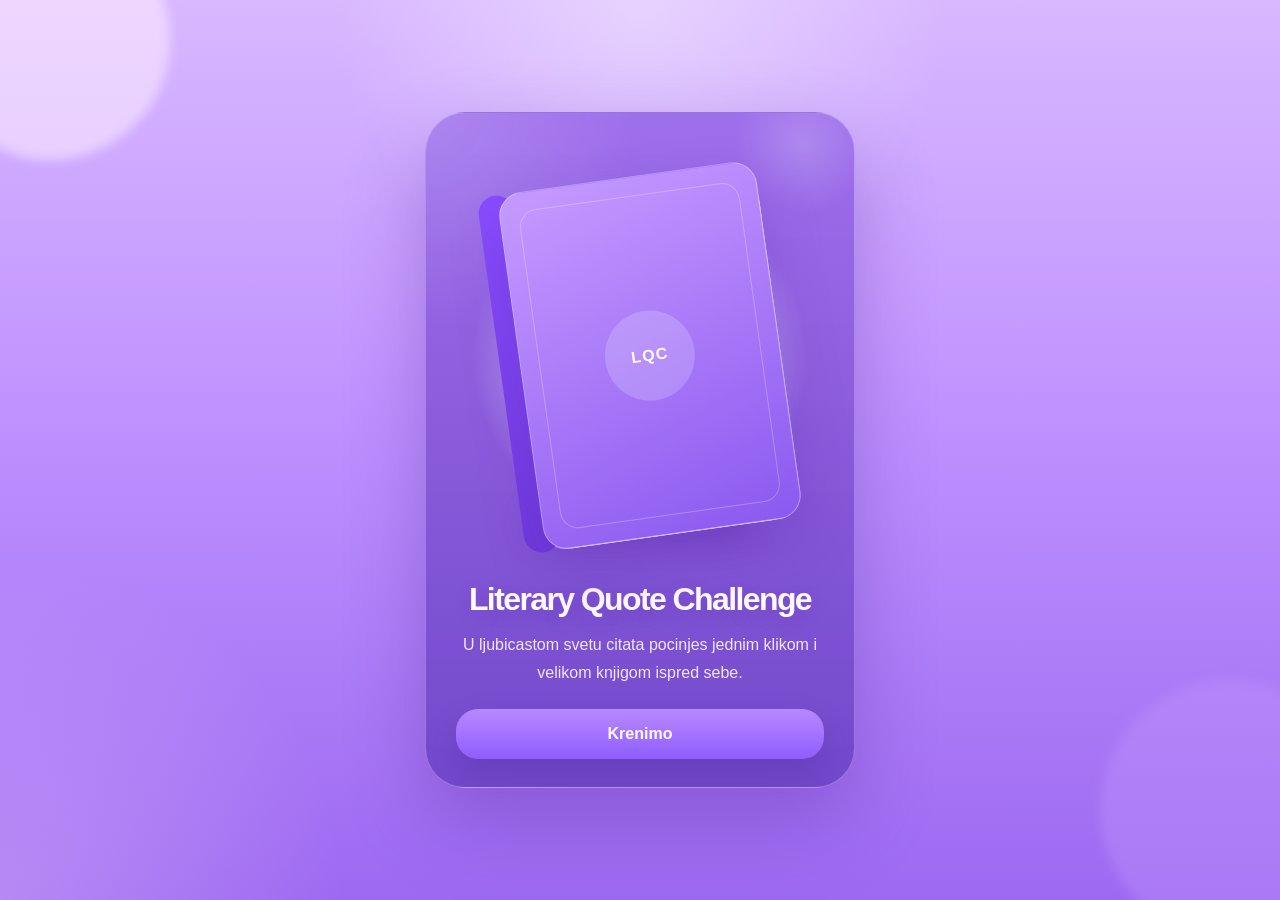
==== index.html @ ead72a83 "Initial commit" ====
<!DOCTYPE html>
<html lang="sr">
<head>
  <meta charset="UTF-8" />
  <meta name="viewport" content="width=device-width, initial-scale=1.0" />
  <title>Literary Quote Challenge</title>
  <link rel="stylesheet" href="styles.css" />
</head>
<body class="page">
  <main class="phone-shell">
    <section class="screen-card landing-card">
      <div class="book-scene" aria-hidden="true">
        <div class="book-glow"></div>
        <div class="book-shadow"></div>
        <div class="big-book">
          <div class="big-book-back"></div>
          <div class="big-book-pages"></div>
          <div class="big-book-spine"></div>
          <div class="big-book-cover">
            <div class="book-frame"></div>
            <div class="book-seal">LQC</div>
          </div>
        </div>
      </div>

      <h1 class="game-name">Literary Quote Challenge</h1>
      <p class="page-copy">
        U ljubicastom svetu citata pocinjes jednim klikom i velikom knjigom ispred sebe.
      </p>

      <a class="primary-button" href="login.html">Krenimo</a>
    </section>
  </main>
</body>
</html>
---- styles.css ----
:root {
  --bg-top: #d9b8ff;
  --bg-mid: #be92ff;
  --bg-bottom: #9d69f1;
  --card-top: rgba(155, 107, 235, 0.95);
  --card-bottom: rgba(114, 72, 201, 0.98);
  --card-border: rgba(255, 255, 255, 0.24);
  --text-main: #fffaff;
  --text-soft: #f0e7ff;
  --text-muted: #e0d0ff;
  --field-bg: rgba(255, 255, 255, 0.14);
  --field-border: rgba(255, 255, 255, 0.16);
  --surface-soft: rgba(255, 255, 255, 0.12);
  --surface-mid: rgba(255, 255, 255, 0.18);
  --surface-strong: rgba(63, 29, 122, 0.5);
  --button-top: #b889ff;
  --button-bottom: #8e5dff;
  --button-shadow: rgba(82, 39, 163, 0.32);
  --secondary-top: rgba(255, 255, 255, 0.22);
  --secondary-bottom: rgba(255, 255, 255, 0.12);
  --success: rgba(214, 255, 232, 0.26);
  --danger: rgba(255, 224, 241, 0.24);
  --shadow-main: 0 34px 80px rgba(74, 30, 145, 0.3);
}

* {
  box-sizing: border-box;
}

[hidden] {
  display: none !important;
}

html,
body {
  margin: 0;
  min-height: 100%;
}

body {
  position: relative;
  overflow-x: hidden;
  font-family: "Segoe UI", "Trebuchet MS", sans-serif;
  color: var(--text-main);
  background:
    radial-gradient(circle at top center, rgba(255, 255, 255, 0.38), transparent 28%),
    radial-gradient(circle at bottom left, rgba(255, 228, 255, 0.26), transparent 22%),
    linear-gradient(180deg, var(--bg-top), var(--bg-mid) 46%, var(--bg-bottom));
}

body::before,
body::after {
  content: "";
  position: fixed;
  border-radius: 999px;
  pointer-events: none;
  filter: blur(6px);
  z-index: 0;
}

body::before {
  top: -80px;
  left: -70px;
  width: 240px;
  height: 240px;
  background: rgba(255, 241, 255, 0.54);
}

body::after {
  right: -80px;
  bottom: -40px;
  width: 260px;
  height: 260px;
  background: rgba(197, 153, 255, 0.34);
}

a,
button,
input {
  font: inherit;
}

.page {
  min-height: 100vh;
}

.phone-shell {
  position: relative;
  z-index: 1;
  width: min(100%, 470px);
  min-height: 100vh;
  margin: 0 auto;
  padding: 18px 14px;
  display: grid;
  align-items: center;
}

.phone-shell-wide {
  width: min(100%, 760px);
}

.screen-card {
  position: relative;
  overflow: hidden;
  border: 1px solid var(--card-border);
  border-radius: 36px;
  padding: 28px 18px 24px;
  background:
    radial-gradient(circle at top left, rgba(255, 255, 255, 0.16), transparent 26%),
    linear-gradient(180deg, var(--card-top), var(--card-bottom));
  box-shadow: var(--shadow-main);
  backdrop-filter: blur(18px);
}

.screen-card::before {
  content: "";
  position: absolute;
  top: -40px;
  right: -20px;
  width: 140px;
  height: 140px;
  border-radius: 999px;
  background: radial-gradient(circle, rgba(255, 255, 255, 0.18), transparent 70%);
}

.landing-card {
  text-align: center;
}

.screen-head {
  display: flex;
  align-items: flex-start;
  justify-content: space-between;
  gap: 14px;
}

.screen-head-copy {
  display: grid;
  gap: 10px;
}

.book-scene {
  position: relative;
  height: 360px;
  display: grid;
  place-items: center;
  margin-bottom: 16px;
}

.book-glow {
  position: absolute;
  width: 340px;
  height: 340px;
  border-radius: 999px;
  background: radial-gradient(circle, rgba(255, 247, 255, 0.9), rgba(255, 255, 255, 0) 70%);
}

.book-shadow {
  position: absolute;
  bottom: 26px;
  width: 220px;
  height: 34px;
  border-radius: 999px;
  background: rgba(79, 32, 153, 0.24);
  filter: blur(14px);
}

.big-book {
  position: relative;
  width: 230px;
  height: 300px;
  transform: rotate(-8deg);
  animation: floatBook 5.4s ease-in-out infinite;
}

.big-book-back,
.big-book-pages,
.big-book-spine,
.big-book-cover {
  position: absolute;
  border-radius: 24px;
}

.big-book-back {
  inset: 18px 0 0 18px;
  background: linear-gradient(180deg, #eed8ff, #b787ff);
}

.big-book-pages {
  inset: 12px 12px 0 32px;
  border-radius: 16px 20px 20px 16px;
  background:
    repeating-linear-gradient(
      180deg,
      #fffefe 0,
      #fffefe 11px,
      #f1e6ff 11px,
      #f1e6ff 12px
    );
}

.big-book-spine {
  inset: 0 auto 0 0;
  width: 36px;
  background: linear-gradient(180deg, #894dff, #6f38dc);
}

.big-book-cover {
  inset: 0 0 0 20px;
  background: linear-gradient(160deg, #c59aff, #8a59f0);
  border: 1px solid rgba(255, 255, 255, 0.34);
  box-shadow: 0 26px 56px rgba(87, 38, 167, 0.24);
}

.book-frame {
  position: absolute;
  inset: 18px;
  border: 1px solid rgba(255, 255, 255, 0.26);
  border-radius: 18px;
}

.book-seal {
  position: absolute;
  left: 50%;
  top: 50%;
  transform: translate(-50%, -50%);
  width: 90px;
  height: 90px;
  display: grid;
  place-items: center;
  border-radius: 999px;
  background: rgba(255, 255, 255, 0.18);
  color: var(--text-main);
  font-weight: 800;
  letter-spacing: 0.08em;
}

.game-name {
  margin: 0;
  width: 100%;
  font-size: clamp(1rem, 5vw, 2rem);
  line-height: 1;
  white-space: nowrap;
  letter-spacing: -0.05em;
  text-shadow: 0 6px 18px rgba(80, 36, 154, 0.18);
}

.topline {
  margin: 0;
  color: var(--text-muted);
  font-size: 0.82rem;
  letter-spacing: 0.14em;
  text-transform: uppercase;
}

.screen-title {
  margin: 0;
  font-size: clamp(2rem, 8vw, 3.2rem);
  line-height: 1;
}

.small-title {
  font-size: clamp(1.8rem, 6vw, 2.4rem);
}

.page-copy {
  margin: 16px 0 0;
  color: var(--text-soft);
  line-height: 1.72;
}

.left-copy {
  margin-bottom: 22px;
}

.primary-button,
.secondary-button {
  display: inline-flex;
  align-items: center;
  justify-content: center;
  padding: 16px 20px;
  border: 0;
  border-radius: 22px;
  color: var(--text-main);
  text-decoration: none;
  font-weight: 700;
  cursor: pointer;
  transition:
    transform 180ms ease,
    box-shadow 180ms ease,
    background 180ms ease,
    opacity 180ms ease;
}

.primary-button {
  width: 100%;
  margin-top: 22px;
  background: linear-gradient(180deg, var(--button-top), var(--button-bottom));
  box-shadow: 0 18px 32px var(--button-shadow);
}

.secondary-button {
  background: linear-gradient(180deg, var(--secondary-top), var(--secondary-bottom));
  border: 1px solid rgba(255, 255, 255, 0.16);
}

.small-button {
  padding: 12px 14px;
  border-radius: 18px;
  white-space: nowrap;
}

.action-button {
  width: auto;
  margin-top: 0;
}

.primary-button:hover,
.secondary-button:hover,
.choice-card:hover,
.book-card:hover,
.answer-button:hover {
  transform: translateY(-2px);
}

.primary-button:disabled {
  cursor: not-allowed;
  opacity: 0.6;
  transform: none;
}

.back-link,
.text-link,
.guest-link {
  color: var(--text-main);
  text-decoration: none;
}

.back-link {
  display: inline-block;
  font-weight: 700;
}

.stack-form {
  display: grid;
  gap: 16px;
}

.field {
  display: grid;
  gap: 8px;
}

.field span {
  color: var(--text-soft);
  font-size: 0.93rem;
}

.field input {
  width: 100%;
  padding: 16px 18px;
  border: 1px solid var(--field-border);
  border-radius: 20px;
  outline: none;
  color: var(--text-main);
  background: var(--field-bg);
  box-shadow: inset 0 1px 0 rgba(255, 255, 255, 0.04);
}

.field input::placeholder {
  color: var(--text-muted);
}

.field input:focus {
  border-color: rgba(255, 255, 255, 0.34);
  box-shadow: 0 0 0 4px rgba(255, 255, 255, 0.12);
}

.text-link {
  font-weight: 700;
}

.subtle-link {
  color: var(--text-soft);
}

.inline-note {
  margin: 24px 0 0;
  color: var(--text-muted);
  line-height: 1.6;
}

.guest-link {
  display: inline-block;
  margin-top: 18px;
  color: var(--text-soft);
  font-weight: 700;
}

.choice-stack {
  display: grid;
  gap: 16px;
}

.choice-card,
.book-card,
.answer-button,
.leaderboard-item {
  width: 100%;
  border: 1px solid var(--card-border);
  border-radius: 24px;
  background: var(--surface-soft);
  transition:
    transform 180ms ease,
    background 180ms ease,
    border-color 180ms ease,
    box-shadow 180ms ease;
}

.choice-card,
.book-card {
  display: grid;
  gap: 8px;
  padding: 18px;
  color: var(--text-main);
  text-align: left;
  text-decoration: none;
  cursor: pointer;
}

.choice-card:hover,
.answer-button:hover,
.leaderboard-item:hover {
  background: var(--surface-mid);
}

.book-card:hover {
  background: rgba(255, 255, 255, 0.2);
}

.book-card.is-selected {
  background: linear-gradient(180deg, rgba(78, 40, 147, 0.82), rgba(54, 25, 104, 0.92));
  border-color: rgba(255, 255, 255, 0.42);
  box-shadow: 0 18px 34px rgba(53, 21, 105, 0.28);
}

.choice-title,
.book-title {
  font-size: 1.08rem;
  font-weight: 700;
}

.choice-copy,
.book-author,
.selection-note,
.setup-pill,
.game-feedback,
.question-source {
  color: var(--text-soft);
  line-height: 1.64;
}

.book-grid {
  display: grid;
  gap: 14px;
}

.selection-note {
  margin: 18px 0 0;
}

.game-top {
  display: flex;
  align-items: flex-start;
  justify-content: space-between;
  gap: 16px;
}

.top-button-stack {
  display: flex;
  flex-direction: column;
  align-items: flex-end;
  gap: 10px;
}

.question-pills {
  display: flex;
  flex-wrap: wrap;
  gap: 10px;
  margin-top: 18px;
}

.setup-pill {
  display: inline-flex;
  padding: 10px 14px;
  border-radius: 999px;
  background: var(--surface-soft);
}

.alt-pill {
  background: rgba(255, 255, 255, 0.2);
}

.question-source {
  margin: 12px 0 0;
}

.stats-row {
  display: grid;
  grid-template-columns: repeat(3, minmax(0, 1fr));
  gap: 12px;
  margin-top: 18px;
}

.stat-box {
  padding: 14px;
  border-radius: 20px;
  background: var(--surface-soft);
}

.stat-box span {
  display: block;
  color: var(--text-muted);
  font-size: 0.86rem;
}

.stat-box strong {
  display: block;
  margin-top: 8px;
  font-size: 1.28rem;
}

.quote-panel {
  margin-top: 18px;
  padding: 24px 18px;
  border-radius: 26px;
  background: rgba(255, 255, 255, 0.15);
  box-shadow: inset 0 1px 0 rgba(255, 255, 255, 0.08);
}

.quote-panel p {
  margin: 0;
  font-size: 1.1rem;
  line-height: 1.76;
}

.form-message {
  min-height: 1.6rem;
  margin-bottom: 12px;
  color: var(--text-main);
  font-size: 0.95rem;
}

.form-message.error {
  color: #f05454;
}

.form-message.success {
  color: #1f8a70;
}

.answers-grid {
  display: grid;
  gap: 12px;
  margin-top: 18px;
}

.answer-button {
  padding: 16px 18px;
  color: var(--text-main);
  text-align: left;
  cursor: pointer;
}

.answer-button.correct {
  background: var(--success);
  border-color: rgba(214, 255, 232, 0.5);
}

.answer-button.wrong {
  background: var(--danger);
  border-color: rgba(255, 224, 241, 0.48);
}

.answer-button:disabled {
  cursor: default;
}

.game-feedback {
  min-height: 28px;
  margin: 16px 0 0;
}

.game-end-actions {
  display: flex;
  flex-wrap: wrap;
  gap: 12px;
  margin-top: 18px;
}

.game-end-actions .secondary-button,
.game-end-actions .primary-button {
  flex: 1 1 180px;
}

.leaderboard-list {
  display: grid;
  gap: 14px;
}

.leaderboard-item {
  display: grid;
  grid-template-columns: auto 1fr;
  gap: 14px;
  align-items: center;
  padding: 18px;
}

.leaderboard-item.is-latest {
  border-color: rgba(255, 255, 255, 0.46);
  background: rgba(255, 255, 255, 0.2);
}

.leaderboard-rank {
  width: 50px;
  height: 50px;
  display: grid;
  place-items: center;
  border-radius: 16px;
  background: rgba(255, 255, 255, 0.18);
  font-weight: 800;
}

.leaderboard-main {
  display: grid;
  gap: 4px;
}

.leaderboard-main strong {
  font-size: 1.05rem;
}

.leaderboard-main span,
.leaderboard-side span {
  color: var(--text-soft);
}

.leaderboard-side {
  display: flex;
  flex-wrap: wrap;
  gap: 10px 16px;
  grid-column: 1 / -1;
  color: var(--text-muted);
}

.empty-board .leaderboard-main {
  gap: 8px;
}

@keyframes floatBook {
  0%,
  100% {
    transform: rotate(-8deg) translateY(0);
  }
  50% {
    transform: rotate(-6deg) translateY(-12px);
  }
}

@media (min-width: 768px) {
  .phone-shell {
    padding: 28px 20px;
  }

  .screen-card {
    padding: 34px 30px 28px;
    border-radius: 40px;
  }

  .book-scene {
    height: 420px;
  }

  .big-book {
    width: 280px;
    height: 360px;
  }

  .book-grid {
    grid-template-columns: repeat(2, minmax(0, 1fr));
  }

  .leaderboard-item {
    grid-template-columns: auto 1.2fr auto;
  }

  .leaderboard-side {
    grid-column: auto;
    justify-content: flex-end;
  }
}

@media (max-width: 560px) {
  .game-top,
  .screen-head {
    flex-direction: column;
  }

  .stats-row {
    grid-template-columns: 1fr;
  }

  .game-name {
    font-size: clamp(0.95rem, 4.8vw, 1.5rem);
  }
}
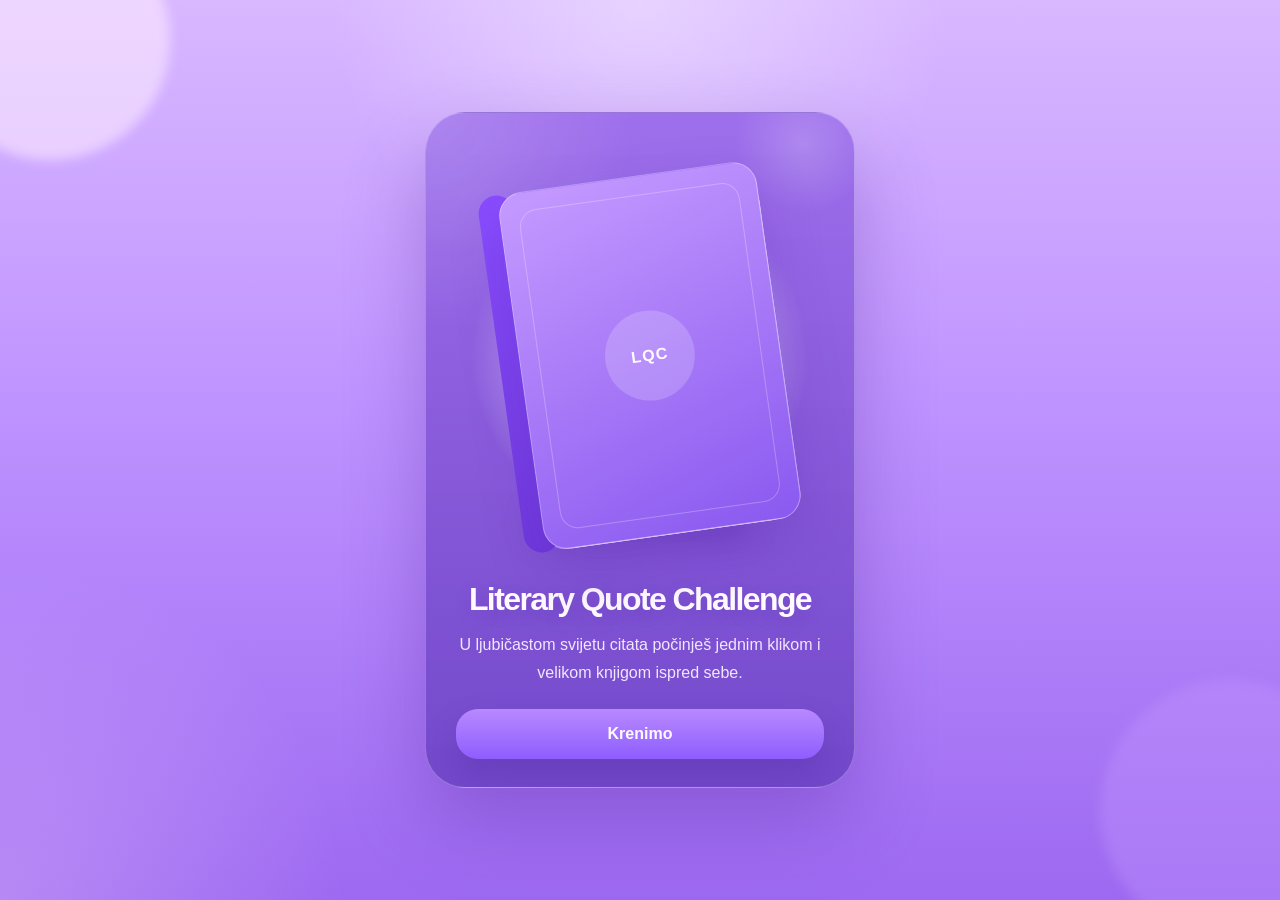
==== commit 7ad54c92: "Popravljeni tekstovi" ====
--- a/index.html
+++ b/index.html
@@ -25,7 +25,7 @@
 
       <h1 class="game-name">Literary Quote Challenge</h1>
       <p class="page-copy">
-        U ljubicastom svetu citata pocinjes jednim klikom i velikom knjigom ispred sebe.
+        U ljubičastom svijetu citata počinješ jednim klikom i velikom knjigom ispred sebe.
       </p>
 
       <a class="primary-button" href="login.html">Krenimo</a>
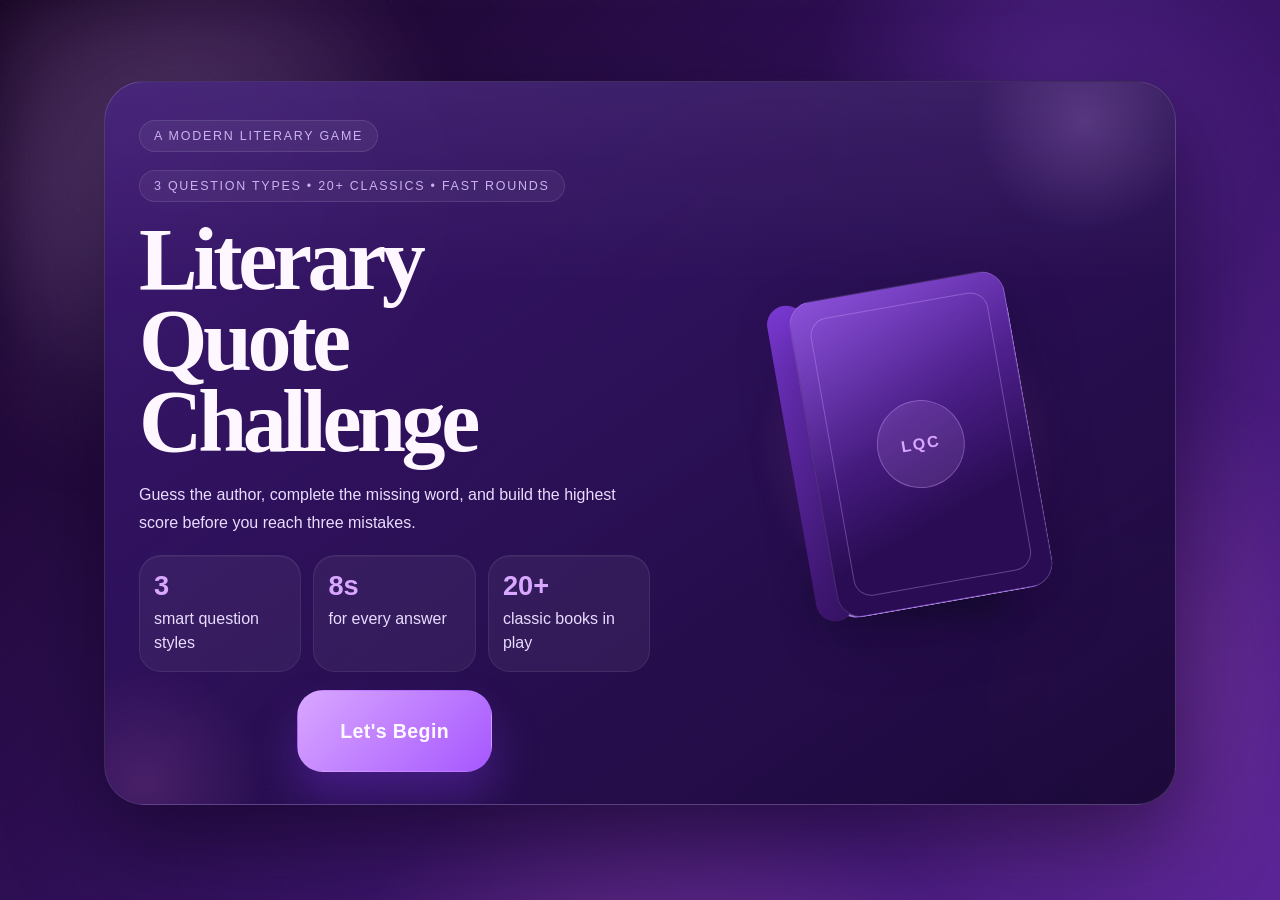
==== commit 11013dc8: "Poboljsanje dizajna" ====
--- a/index.html
+++ b/index.html
@@ -1,14 +1,43 @@
 <!DOCTYPE html>
-<html lang="sr">
+<html lang="en">
 <head>
   <meta charset="UTF-8" />
   <meta name="viewport" content="width=device-width, initial-scale=1.0" />
   <title>Literary Quote Challenge</title>
   <link rel="stylesheet" href="styles.css" />
 </head>
-<body class="page">
-  <main class="phone-shell">
+<body class="page page-home">
+  <main class="phone-shell phone-shell-home">
     <section class="screen-card landing-card">
+      <div class="hero-copy">
+        <p class="topline">A modern literary game</p>
+        <p class="hero-badge">3 question types &bull; 20+ classics &bull; fast rounds</p>
+        <h1 class="game-name">Literary Quote Challenge</h1>
+        <p class="page-copy">
+          Guess the author, complete the missing word, and build the highest score before
+          you reach three mistakes.
+        </p>
+
+        <div class="hero-highlights" aria-label="Game overview">
+          <article class="highlight-card">
+            <strong>3</strong>
+            <span>smart question styles</span>
+          </article>
+          <article class="highlight-card">
+            <strong>8s</strong>
+            <span>for every answer</span>
+          </article>
+          <article class="highlight-card">
+            <strong>20+</strong>
+            <span>classic books in play</span>
+          </article>
+        </div>
+
+        <div class="cta-row">
+          <a class="primary-button hero-primary-button" href="login.html">Let's Begin</a>
+        </div>
+      </div>
+
       <div class="book-scene" aria-hidden="true">
         <div class="book-glow"></div>
         <div class="book-shadow"></div>
@@ -22,13 +51,6 @@
           </div>
         </div>
       </div>
-
-      <h1 class="game-name">Literary Quote Challenge</h1>
-      <p class="page-copy">
-        U ljubičastom svijetu citata počinješ jednim klikom i velikom knjigom ispred sebe.
-      </p>
-
-      <a class="primary-button" href="login.html">Krenimo</a>
     </section>
   </main>
 </body>
--- a/styles.css
+++ b/styles.css
@@ -1,26 +1,27 @@
 :root {
-  --bg-top: #d9b8ff;
-  --bg-mid: #be92ff;
-  --bg-bottom: #9d69f1;
-  --card-top: rgba(155, 107, 235, 0.95);
-  --card-bottom: rgba(114, 72, 201, 0.98);
-  --card-border: rgba(255, 255, 255, 0.24);
-  --text-main: #fffaff;
-  --text-soft: #f0e7ff;
-  --text-muted: #e0d0ff;
-  --field-bg: rgba(255, 255, 255, 0.14);
-  --field-border: rgba(255, 255, 255, 0.16);
-  --surface-soft: rgba(255, 255, 255, 0.12);
-  --surface-mid: rgba(255, 255, 255, 0.18);
-  --surface-strong: rgba(63, 29, 122, 0.5);
-  --button-top: #b889ff;
-  --button-bottom: #8e5dff;
-  --button-shadow: rgba(82, 39, 163, 0.32);
-  --secondary-top: rgba(255, 255, 255, 0.22);
-  --secondary-bottom: rgba(255, 255, 255, 0.12);
-  --success: rgba(214, 255, 232, 0.26);
-  --danger: rgba(255, 224, 241, 0.24);
-  --shadow-main: 0 34px 80px rgba(74, 30, 145, 0.3);
+  --bg-night: #170523;
+  --bg-deep: #31105b;
+  --bg-aqua: #5a2497;
+  --panel-top: rgba(60, 24, 116, 0.92);
+  --panel-bottom: rgba(25, 8, 54, 0.95);
+  --panel-border: rgba(255, 255, 255, 0.14);
+  --panel-edge: rgba(255, 255, 255, 0.08);
+  --text-main: #fff7ff;
+  --text-soft: #eadcff;
+  --text-muted: #c9b3ef;
+  --field-bg: rgba(255, 255, 255, 0.07);
+  --field-border: rgba(255, 255, 255, 0.14);
+  --surface-soft: rgba(255, 255, 255, 0.08);
+  --surface-mid: rgba(255, 255, 255, 0.12);
+  --surface-strong: rgba(27, 10, 52, 0.62);
+  --accent: #d9a7ff;
+  --accent-strong: #a657ff;
+  --accent-cool: #f0b8ff;
+  --accent-rose: #ff88dc;
+  --success: rgba(191, 142, 255, 0.24);
+  --danger: rgba(255, 136, 220, 0.18);
+  --shadow-main: 0 34px 90px rgba(10, 2, 20, 0.5);
+  --shadow-soft: 0 18px 44px rgba(18, 4, 36, 0.3);
 }
 
 * {
@@ -40,38 +41,43 @@
 body {
   position: relative;
   overflow-x: hidden;
-  font-family: "Segoe UI", "Trebuchet MS", sans-serif;
+  font-family: "Trebuchet MS", "Lucida Sans Unicode", "Segoe UI", sans-serif;
   color: var(--text-main);
   background:
-    radial-gradient(circle at top center, rgba(255, 255, 255, 0.38), transparent 28%),
-    radial-gradient(circle at bottom left, rgba(255, 228, 255, 0.26), transparent 22%),
-    linear-gradient(180deg, var(--bg-top), var(--bg-mid) 46%, var(--bg-bottom));
+    radial-gradient(circle at 16% 18%, rgba(240, 184, 255, 0.18), transparent 20%),
+    radial-gradient(circle at 82% 12%, rgba(166, 87, 255, 0.24), transparent 18%),
+    radial-gradient(circle at 50% 120%, rgba(255, 136, 220, 0.2), transparent 26%),
+    linear-gradient(135deg, var(--bg-night) 0%, var(--bg-deep) 48%, var(--bg-aqua) 100%);
 }
 
 body::before,
 body::after {
   content: "";
   position: fixed;
-  border-radius: 999px;
+  inset: 0;
   pointer-events: none;
-  filter: blur(6px);
   z-index: 0;
 }
 
 body::before {
-  top: -80px;
-  left: -70px;
-  width: 240px;
-  height: 240px;
-  background: rgba(255, 241, 255, 0.54);
+  background:
+    radial-gradient(circle at 1px 1px, rgba(255, 255, 255, 0.08) 1px, transparent 0),
+    repeating-linear-gradient(
+      90deg,
+      transparent 0,
+      transparent 118px,
+      rgba(255, 255, 255, 0.02) 118px,
+      rgba(255, 255, 255, 0.02) 119px
+    );
+  background-size: 26px 26px, auto;
+  opacity: 0.2;
 }
 
 body::after {
-  right: -80px;
-  bottom: -40px;
-  width: 260px;
-  height: 260px;
-  background: rgba(197, 153, 255, 0.34);
+  background:
+    radial-gradient(circle at 10% 20%, rgba(217, 167, 255, 0.18), transparent 22%),
+    radial-gradient(circle at 88% 74%, rgba(255, 136, 220, 0.14), transparent 22%);
+  filter: blur(28px);
 }
 
 a,
@@ -81,96 +87,146 @@
 }
 
 .page {
+  position: relative;
   min-height: 100vh;
+  isolation: isolate;
 }
 
 .phone-shell {
   position: relative;
   z-index: 1;
-  width: min(100%, 470px);
+  width: min(100%, 560px);
   min-height: 100vh;
   margin: 0 auto;
-  padding: 18px 14px;
+  padding: 24px 18px 42px;
   display: grid;
   align-items: center;
 }
 
 .phone-shell-wide {
-  width: min(100%, 760px);
+  width: min(100%, 980px);
+}
+
+.phone-shell-home {
+  width: min(100%, 1120px);
 }
 
 .screen-card {
   position: relative;
   overflow: hidden;
-  border: 1px solid var(--card-border);
-  border-radius: 36px;
-  padding: 28px 18px 24px;
-  background:
-    radial-gradient(circle at top left, rgba(255, 255, 255, 0.16), transparent 26%),
-    linear-gradient(180deg, var(--card-top), var(--card-bottom));
+  padding: 30px 20px 26px;
+  border: 1px solid var(--panel-border);
+  border-radius: 34px;
+  background:
+    linear-gradient(180deg, rgba(255, 255, 255, 0.06), transparent 28%),
+    linear-gradient(145deg, var(--panel-top), var(--panel-bottom));
   box-shadow: var(--shadow-main);
   backdrop-filter: blur(18px);
-}
-
-.screen-card::before {
+  animation: riseIn 700ms ease both;
+}
+
+.screen-card > * {
+  position: relative;
+  z-index: 1;
+}
+
+.screen-card::before,
+.screen-card::after {
   content: "";
   position: absolute;
-  top: -40px;
+  border-radius: 999px;
+  pointer-events: none;
+}
+
+.screen-card::before {
+  top: -70px;
   right: -20px;
-  width: 140px;
-  height: 140px;
-  border-radius: 999px;
-  background: radial-gradient(circle, rgba(255, 255, 255, 0.18), transparent 70%);
+  width: 220px;
+  height: 220px;
+  background: radial-gradient(circle, rgba(217, 167, 255, 0.2), transparent 70%);
+}
+
+.screen-card::after {
+  left: -80px;
+  bottom: -100px;
+  width: 240px;
+  height: 240px;
+  background: radial-gradient(circle, rgba(255, 136, 220, 0.14), transparent 70%);
 }
 
 .landing-card {
-  text-align: center;
+  display: grid;
+  gap: 28px;
+  text-align: left;
 }
 
 .screen-head {
   display: flex;
   align-items: flex-start;
   justify-content: space-between;
-  gap: 14px;
+  gap: 16px;
 }
 
 .screen-head-copy {
   display: grid;
   gap: 10px;
+}
+
+.hero-copy {
+  display: grid;
+  gap: 18px;
+  align-content: center;
+}
+
+.hero-badge,
+.topline {
+  width: fit-content;
+  max-width: 100%;
+  margin: 0;
+  padding: 8px 14px;
+  border: 1px solid rgba(255, 255, 255, 0.1);
+  border-radius: 999px;
+  background: rgba(255, 255, 255, 0.05);
+  color: var(--text-muted);
+  font-size: 0.78rem;
+  letter-spacing: 0.14em;
+  text-transform: uppercase;
 }
 
 .book-scene {
   position: relative;
-  height: 360px;
+  min-height: 250px;
   display: grid;
   place-items: center;
-  margin-bottom: 16px;
 }
 
 .book-glow {
   position: absolute;
-  width: 340px;
-  height: 340px;
-  border-radius: 999px;
-  background: radial-gradient(circle, rgba(255, 247, 255, 0.9), rgba(255, 255, 255, 0) 70%);
+  width: min(100%, 320px);
+  aspect-ratio: 1;
+  border-radius: 50%;
+  background:
+    radial-gradient(circle, rgba(217, 167, 255, 0.42), transparent 46%),
+    radial-gradient(circle, rgba(255, 136, 220, 0.24), transparent 68%);
+  filter: blur(8px);
 }
 
 .book-shadow {
   position: absolute;
   bottom: 26px;
-  width: 220px;
+  width: 190px;
   height: 34px;
   border-radius: 999px;
-  background: rgba(79, 32, 153, 0.24);
-  filter: blur(14px);
+  background: rgba(4, 11, 20, 0.58);
+  filter: blur(16px);
 }
 
 .big-book {
   position: relative;
-  width: 230px;
-  height: 300px;
-  transform: rotate(-8deg);
-  animation: floatBook 5.4s ease-in-out infinite;
+  width: 178px;
+  height: 242px;
+  transform: rotate(-10deg);
+  animation: floatBook 5.8s ease-in-out infinite;
 }
 
 .big-book-back,
@@ -183,7 +239,7 @@
 
 .big-book-back {
   inset: 18px 0 0 18px;
-  background: linear-gradient(180deg, #eed8ff, #b787ff);
+  background: linear-gradient(180deg, #f2dfff, #be8cff);
 }
 
 .big-book-pages {
@@ -192,30 +248,33 @@
   background:
     repeating-linear-gradient(
       180deg,
-      #fffefe 0,
-      #fffefe 11px,
-      #f1e6ff 11px,
-      #f1e6ff 12px
+      #fff8ff 0,
+      #fff8ff 11px,
+      #f0defd 11px,
+      #f0defd 12px
     );
 }
 
 .big-book-spine {
   inset: 0 auto 0 0;
-  width: 36px;
-  background: linear-gradient(180deg, #894dff, #6f38dc);
+  width: 38px;
+  background: linear-gradient(180deg, #7b39d4, #3d166f);
+  box-shadow: inset -1px 0 0 rgba(255, 255, 255, 0.08);
 }
 
 .big-book-cover {
-  inset: 0 0 0 20px;
-  background: linear-gradient(160deg, #c59aff, #8a59f0);
-  border: 1px solid rgba(255, 255, 255, 0.34);
-  box-shadow: 0 26px 56px rgba(87, 38, 167, 0.24);
+  inset: 0 0 0 22px;
+  border: 1px solid rgba(255, 255, 255, 0.12);
+  background:
+    linear-gradient(150deg, rgba(255, 255, 255, 0.12), transparent 44%),
+    linear-gradient(160deg, #7b39d4, #2a0c54 70%);
+  box-shadow: 0 24px 56px rgba(21, 4, 44, 0.34);
 }
 
 .book-frame {
   position: absolute;
   inset: 18px;
-  border: 1px solid rgba(255, 255, 255, 0.26);
+  border: 1px solid rgba(217, 167, 255, 0.34);
   border-radius: 18px;
 }
 
@@ -224,53 +283,97 @@
   left: 50%;
   top: 50%;
   transform: translate(-50%, -50%);
-  width: 90px;
-  height: 90px;
+  width: 88px;
+  height: 88px;
   display: grid;
   place-items: center;
   border-radius: 999px;
-  background: rgba(255, 255, 255, 0.18);
-  color: var(--text-main);
+  background: rgba(217, 167, 255, 0.14);
+  border: 1px solid rgba(217, 167, 255, 0.32);
+  color: var(--accent);
   font-weight: 800;
-  letter-spacing: 0.08em;
+  letter-spacing: 0.12em;
+}
+
+.game-name,
+.screen-title,
+.choice-title,
+.book-title,
+.leaderboard-main strong,
+.quote-panel p {
+  font-family: "Palatino Linotype", "Book Antiqua", Georgia, serif;
 }
 
 .game-name {
   margin: 0;
-  width: 100%;
-  font-size: clamp(1rem, 5vw, 2rem);
-  line-height: 1;
-  white-space: nowrap;
+  max-width: 10ch;
+  font-size: clamp(3rem, 7vw, 5.5rem);
+  line-height: 0.92;
   letter-spacing: -0.05em;
-  text-shadow: 0 6px 18px rgba(80, 36, 154, 0.18);
-}
-
-.topline {
-  margin: 0;
-  color: var(--text-muted);
-  font-size: 0.82rem;
-  letter-spacing: 0.14em;
-  text-transform: uppercase;
+  text-wrap: balance;
 }
 
 .screen-title {
   margin: 0;
-  font-size: clamp(2rem, 8vw, 3.2rem);
+  font-size: clamp(2.2rem, 6vw, 4rem);
+  line-height: 0.96;
+  text-wrap: balance;
+}
+
+.small-title {
+  font-size: clamp(2rem, 5vw, 3.1rem);
+}
+
+.page-copy {
+  margin: 0;
+  max-width: 60ch;
+  color: var(--text-soft);
+  font-size: 1rem;
+  line-height: 1.76;
+}
+
+.left-copy {
+  margin-bottom: 24px;
+}
+
+.hero-highlights {
+  display: grid;
+  grid-template-columns: repeat(3, minmax(0, 1fr));
+  gap: 12px;
+}
+
+.highlight-card {
+  padding: 16px 14px;
+  border: 1px solid rgba(255, 255, 255, 0.08);
+  border-radius: 22px;
+  background: rgba(255, 255, 255, 0.05);
+  box-shadow: inset 0 1px 0 rgba(255, 255, 255, 0.05);
+}
+
+.highlight-card strong {
+  display: block;
+  color: var(--accent);
+  font-size: 1.7rem;
   line-height: 1;
 }
 
-.small-title {
-  font-size: clamp(1.8rem, 6vw, 2.4rem);
-}
-
-.page-copy {
-  margin: 16px 0 0;
+.highlight-card span {
+  display: block;
+  margin-top: 8px;
   color: var(--text-soft);
-  line-height: 1.72;
-}
-
-.left-copy {
-  margin-bottom: 22px;
+  line-height: 1.5;
+}
+
+.cta-row {
+  display: flex;
+  flex-wrap: wrap;
+  gap: 14px;
+}
+
+.page-home .cta-row {
+  width: 100%;
+  display: grid;
+  place-items: center;
 }
 
 .primary-button,
@@ -278,16 +381,18 @@
   display: inline-flex;
   align-items: center;
   justify-content: center;
-  padding: 16px 20px;
-  border: 0;
-  border-radius: 22px;
-  color: var(--text-main);
+  gap: 10px;
+  padding: 16px 22px;
+  border-radius: 20px;
+  border: 1px solid transparent;
   text-decoration: none;
   font-weight: 700;
+  letter-spacing: 0.01em;
   cursor: pointer;
   transition:
     transform 180ms ease,
     box-shadow 180ms ease,
+    border-color 180ms ease,
     background 180ms ease,
     opacity 180ms ease;
 }
@@ -295,22 +400,47 @@
 .primary-button {
   width: 100%;
   margin-top: 22px;
-  background: linear-gradient(180deg, var(--button-top), var(--button-bottom));
-  box-shadow: 0 18px 32px var(--button-shadow);
+  color: #fffaff;
+  background: linear-gradient(135deg, var(--accent), var(--accent-strong));
+  box-shadow: 0 20px 34px rgba(107, 48, 196, 0.34);
+}
+
+.hero-primary-button {
+  align-self: center;
+  width: min(100%, 360px);
+  min-height: 82px;
+  margin-inline: auto;
+  padding: 24px 42px;
+  border-radius: 26px;
+  font-size: 1.22rem;
+  font-weight: 800;
+  letter-spacing: 0.02em;
+  box-shadow: 0 26px 44px rgba(107, 48, 196, 0.42);
 }
 
 .secondary-button {
-  background: linear-gradient(180deg, var(--secondary-top), var(--secondary-bottom));
-  border: 1px solid rgba(255, 255, 255, 0.16);
+  color: var(--text-main);
+  background: rgba(255, 255, 255, 0.05);
+  border-color: rgba(255, 255, 255, 0.12);
+  box-shadow: var(--shadow-soft);
 }
 
 .small-button {
-  padding: 12px 14px;
-  border-radius: 18px;
+  padding: 12px 16px;
+  border-radius: 16px;
   white-space: nowrap;
 }
 
 .action-button {
+  width: auto;
+  margin-top: 0;
+}
+
+.cta-row .primary-button,
+.cta-row .secondary-button,
+.selection-bar .primary-button,
+.game-end-actions .primary-button,
+.game-end-actions .secondary-button {
   width: auto;
   margin-top: 0;
 }
@@ -319,14 +449,20 @@
 .secondary-button:hover,
 .choice-card:hover,
 .book-card:hover,
-.answer-button:hover {
-  transform: translateY(-2px);
+.answer-button:hover,
+.leaderboard-item:hover {
+  transform: translateY(-4px);
+}
+
+.primary-button:hover {
+  box-shadow: 0 26px 40px rgba(107, 48, 196, 0.42);
 }
 
 .primary-button:disabled {
   cursor: not-allowed;
-  opacity: 0.6;
+  opacity: 0.45;
   transform: none;
+  box-shadow: none;
 }
 
 .back-link,
@@ -337,26 +473,33 @@
 }
 
 .back-link {
-  display: inline-block;
+  width: fit-content;
   font-weight: 700;
 }
 
+.back-link:hover,
+.text-link:hover,
+.guest-link:hover {
+  opacity: 0.84;
+}
+
 .stack-form {
   display: grid;
-  gap: 16px;
+  gap: 18px;
 }
 
 .field {
   display: grid;
-  gap: 8px;
+  gap: 9px;
 }
 
 .field span {
   color: var(--text-soft);
-  font-size: 0.93rem;
-}
-
-.field input {
+  font-size: 0.92rem;
+}
+
+.field input,
+.answer-input {
   width: 100%;
   padding: 16px 18px;
   border: 1px solid var(--field-border);
@@ -365,15 +508,19 @@
   color: var(--text-main);
   background: var(--field-bg);
   box-shadow: inset 0 1px 0 rgba(255, 255, 255, 0.04);
-}
-
-.field input::placeholder {
+  transition: border-color 160ms ease, box-shadow 160ms ease, background 160ms ease;
+}
+
+.field input::placeholder,
+.answer-input::placeholder {
   color: var(--text-muted);
 }
 
-.field input:focus {
-  border-color: rgba(255, 255, 255, 0.34);
-  box-shadow: 0 0 0 4px rgba(255, 255, 255, 0.12);
+.field input:focus,
+.answer-input:focus {
+  border-color: rgba(217, 167, 255, 0.65);
+  background: rgba(255, 255, 255, 0.08);
+  box-shadow: 0 0 0 4px rgba(217, 167, 255, 0.16);
 }
 
 .text-link {
@@ -405,49 +552,91 @@
 .choice-card,
 .book-card,
 .answer-button,
-.leaderboard-item {
-  width: 100%;
-  border: 1px solid var(--card-border);
+.leaderboard-item,
+.stat-box {
+  border: 1px solid rgba(255, 255, 255, 0.1);
   border-radius: 24px;
-  background: var(--surface-soft);
+  background:
+    linear-gradient(180deg, rgba(255, 255, 255, 0.06), rgba(255, 255, 255, 0.02)),
+    rgba(255, 255, 255, 0.04);
   transition:
     transform 180ms ease,
-    background 180ms ease,
     border-color 180ms ease,
-    box-shadow 180ms ease;
+    box-shadow 180ms ease,
+    background 180ms ease;
 }
 
 .choice-card,
 .book-card {
-  display: grid;
-  gap: 8px;
-  padding: 18px;
+  position: relative;
+  width: 100%;
+  display: grid;
+  gap: 10px;
+  padding: 20px;
   color: var(--text-main);
   text-align: left;
   text-decoration: none;
   cursor: pointer;
+  overflow: hidden;
+}
+
+.choice-card::before,
+.book-card::before {
+  content: "";
+  position: absolute;
+  inset: auto -30px -40px auto;
+  width: 120px;
+  height: 120px;
+  border-radius: 50%;
+  background: radial-gradient(circle, rgba(217, 167, 255, 0.18), transparent 70%);
+  opacity: 0;
+  transition: opacity 180ms ease;
+}
+
+.choice-card:hover::before,
+.book-card:hover::before,
+.book-card.is-selected::before {
+  opacity: 1;
 }
 
 .choice-card:hover,
-.answer-button:hover,
-.leaderboard-item:hover {
-  background: var(--surface-mid);
+.answer-button:hover {
+  background:
+    linear-gradient(180deg, rgba(255, 255, 255, 0.08), rgba(255, 255, 255, 0.03)),
+    rgba(255, 255, 255, 0.06);
 }
 
 .book-card:hover {
-  background: rgba(255, 255, 255, 0.2);
+  background:
+    linear-gradient(180deg, rgba(255, 255, 255, 0.09), rgba(255, 255, 255, 0.03)),
+    rgba(255, 255, 255, 0.07);
 }
 
 .book-card.is-selected {
-  background: linear-gradient(180deg, rgba(78, 40, 147, 0.82), rgba(54, 25, 104, 0.92));
-  border-color: rgba(255, 255, 255, 0.42);
-  box-shadow: 0 18px 34px rgba(53, 21, 105, 0.28);
+  border-color: rgba(244, 214, 255, 0.58);
+  background:
+    linear-gradient(180deg, rgba(78, 24, 148, 0.96), rgba(25, 8, 58, 0.98)),
+    rgba(255, 255, 255, 0.03);
+  box-shadow: 0 24px 40px rgba(9, 2, 22, 0.46);
+}
+
+.book-card.is-selected .book-title,
+.book-card.is-selected .book-author {
+  color: #fffaff;
+}
+
+.choice-kicker {
+  color: var(--accent-cool);
+  font-size: 0.82rem;
+  font-weight: 700;
+  letter-spacing: 0.12em;
+  text-transform: uppercase;
 }
 
 .choice-title,
 .book-title {
-  font-size: 1.08rem;
-  font-weight: 700;
+  font-size: 1.3rem;
+  line-height: 1.15;
 }
 
 .choice-copy,
@@ -455,7 +644,9 @@
 .selection-note,
 .setup-pill,
 .game-feedback,
-.question-source {
+.question-source,
+.leaderboard-main span,
+.leaderboard-side span {
   color: var(--text-soft);
   line-height: 1.64;
 }
@@ -465,8 +656,26 @@
   gap: 14px;
 }
 
+.selection-bar {
+  display: flex;
+  flex-wrap: wrap;
+  align-items: center;
+  justify-content: space-between;
+  gap: 14px;
+  margin-top: 22px;
+  padding: 16px 18px;
+  border: 1px solid rgba(255, 255, 255, 0.08);
+  border-radius: 24px;
+  background: rgba(255, 255, 255, 0.04);
+}
+
 .selection-note {
-  margin: 18px 0 0;
+  margin: 0;
+}
+
+.game-card {
+  display: grid;
+  gap: 18px;
 }
 
 .game-top {
@@ -478,108 +687,153 @@
 
 .top-button-stack {
   display: flex;
-  flex-direction: column;
-  align-items: flex-end;
+  flex-wrap: wrap;
+  justify-content: flex-end;
   gap: 10px;
+}
+
+.progress-shell {
+  height: 10px;
+  overflow: hidden;
+  border-radius: 999px;
+  background: rgba(255, 255, 255, 0.08);
+  border: 1px solid rgba(255, 255, 255, 0.08);
+}
+
+.progress-fill {
+  display: block;
+  width: 0;
+  height: 100%;
+  border-radius: inherit;
+  background: linear-gradient(90deg, var(--accent-cool), var(--accent), var(--accent-strong));
+  box-shadow: 0 0 22px rgba(166, 87, 255, 0.4);
+  transition: width 260ms ease;
 }
 
 .question-pills {
   display: flex;
   flex-wrap: wrap;
   gap: 10px;
-  margin-top: 18px;
 }
 
 .setup-pill {
   display: inline-flex;
+  align-items: center;
   padding: 10px 14px;
+  border: 1px solid rgba(255, 255, 255, 0.08);
   border-radius: 999px;
-  background: var(--surface-soft);
+  background: rgba(255, 255, 255, 0.05);
 }
 
 .alt-pill {
-  background: rgba(255, 255, 255, 0.2);
+  color: var(--accent);
 }
 
 .question-source {
-  margin: 12px 0 0;
+  margin: 0;
 }
 
 .stats-row {
   display: grid;
-  grid-template-columns: repeat(3, minmax(0, 1fr));
+  grid-template-columns: repeat(4, minmax(0, 1fr));
   gap: 12px;
-  margin-top: 18px;
 }
 
 .stat-box {
-  padding: 14px;
-  border-radius: 20px;
-  background: var(--surface-soft);
+  position: relative;
+  min-height: 106px;
+  padding: 16px;
+  box-shadow: var(--shadow-soft);
 }
 
 .stat-box span {
   display: block;
   color: var(--text-muted);
-  font-size: 0.86rem;
+  font-size: 0.82rem;
+  letter-spacing: 0.08em;
+  text-transform: uppercase;
 }
 
 .stat-box strong {
   display: block;
-  margin-top: 8px;
-  font-size: 1.28rem;
+  margin-top: 10px;
+  font-size: 1.45rem;
+  line-height: 1.05;
+}
+
+.timer-box.is-warning {
+  border-color: rgba(255, 136, 220, 0.4);
+  box-shadow: 0 0 0 1px rgba(255, 136, 220, 0.18), var(--shadow-soft);
+}
+
+.timer-box.is-warning strong {
+  color: var(--accent-rose);
+  animation: pulseText 800ms ease infinite alternate;
 }
 
 .quote-panel {
-  margin-top: 18px;
-  padding: 24px 18px;
-  border-radius: 26px;
-  background: rgba(255, 255, 255, 0.15);
-  box-shadow: inset 0 1px 0 rgba(255, 255, 255, 0.08);
+  padding: 26px 22px;
+  border: 1px solid rgba(255, 255, 255, 0.08);
+  border-radius: 28px;
+  background:
+    linear-gradient(180deg, rgba(255, 255, 255, 0.08), rgba(255, 255, 255, 0.03)),
+    rgba(255, 255, 255, 0.04);
+  box-shadow: inset 0 1px 0 rgba(255, 255, 255, 0.05);
 }
 
 .quote-panel p {
   margin: 0;
-  font-size: 1.1rem;
-  line-height: 1.76;
+  font-size: clamp(1.18rem, 2.4vw, 1.6rem);
+  line-height: 1.72;
 }
 
 .form-message {
   min-height: 1.6rem;
-  margin-bottom: 12px;
-  color: var(--text-main);
-  font-size: 0.95rem;
+  margin-bottom: -4px;
+  font-size: 0.94rem;
 }
 
 .form-message.error {
-  color: #f05454;
+  color: #ff9fe8;
 }
 
 .form-message.success {
-  color: #1f8a70;
+  color: #e7b9ff;
 }
 
 .answers-grid {
   display: grid;
+  grid-template-columns: repeat(2, minmax(0, 1fr));
   gap: 12px;
-  margin-top: 18px;
+}
+
+.answer-input {
+  grid-column: 1 / -1;
+}
+
+.answers-grid .primary-button {
+  margin-top: 0;
+  grid-column: 1 / -1;
 }
 
 .answer-button {
+  width: 100%;
+  min-height: 84px;
   padding: 16px 18px;
   color: var(--text-main);
   text-align: left;
   cursor: pointer;
+  box-shadow: var(--shadow-soft);
 }
 
 .answer-button.correct {
   background: var(--success);
-  border-color: rgba(214, 255, 232, 0.5);
+  border-color: rgba(191, 142, 255, 0.46);
 }
 
 .answer-button.wrong {
   background: var(--danger);
-  border-color: rgba(255, 224, 241, 0.48);
+  border-color: rgba(255, 136, 220, 0.4);
 }
 
 .answer-button:disabled {
@@ -587,20 +841,42 @@
 }
 
 .game-feedback {
-  min-height: 28px;
-  margin: 16px 0 0;
+  min-height: 54px;
+  display: flex;
+  align-items: center;
+  padding: 14px 16px;
+  border: 1px solid transparent;
+  border-radius: 18px;
+  background: rgba(255, 255, 255, 0.03);
+}
+
+.game-feedback:empty {
+  min-height: 18px;
+  padding: 0;
+  background: transparent;
+  border-color: transparent;
+}
+
+.game-feedback[data-state="success"] {
+  background: rgba(191, 142, 255, 0.08);
+  border-color: rgba(191, 142, 255, 0.2);
+}
+
+.game-feedback[data-state="error"],
+.game-feedback[data-state="warning"] {
+  background: rgba(255, 136, 220, 0.08);
+  border-color: rgba(255, 136, 220, 0.2);
 }
 
 .game-end-actions {
   display: flex;
   flex-wrap: wrap;
   gap: 12px;
-  margin-top: 18px;
 }
 
 .game-end-actions .secondary-button,
 .game-end-actions .primary-button {
-  flex: 1 1 180px;
+  flex: 1 1 220px;
 }
 
 .leaderboard-list {
@@ -611,24 +887,29 @@
 .leaderboard-item {
   display: grid;
   grid-template-columns: auto 1fr;
-  gap: 14px;
+  gap: 16px;
   align-items: center;
   padding: 18px;
+  box-shadow: var(--shadow-soft);
 }
 
 .leaderboard-item.is-latest {
-  border-color: rgba(255, 255, 255, 0.46);
-  background: rgba(255, 255, 255, 0.2);
+  border-color: rgba(217, 167, 255, 0.4);
+  background:
+    linear-gradient(180deg, rgba(217, 167, 255, 0.14), rgba(255, 255, 255, 0.03)),
+    rgba(255, 255, 255, 0.05);
 }
 
 .leaderboard-rank {
-  width: 50px;
-  height: 50px;
+  width: 56px;
+  height: 56px;
   display: grid;
   place-items: center;
-  border-radius: 16px;
-  background: rgba(255, 255, 255, 0.18);
+  border-radius: 18px;
+  background: linear-gradient(135deg, var(--accent), var(--accent-strong));
+  color: #fffaff;
   font-weight: 800;
+  box-shadow: 0 16px 28px rgba(107, 48, 196, 0.32);
 }
 
 .leaderboard-main {
@@ -637,12 +918,8 @@
 }
 
 .leaderboard-main strong {
-  font-size: 1.05rem;
-}
-
-.leaderboard-main span,
-.leaderboard-side span {
-  color: var(--text-soft);
+  font-size: 1.2rem;
+  line-height: 1.1;
 }
 
 .leaderboard-side {
@@ -657,33 +934,94 @@
   gap: 8px;
 }
 
+.choice-stack > *,
+.book-grid > *,
+.stats-row > *,
+.leaderboard-list > * {
+  animation: fadeInUp 600ms ease both;
+}
+
+.choice-stack > *:nth-child(2),
+.book-grid > *:nth-child(2n),
+.stats-row > *:nth-child(2),
+.leaderboard-list > *:nth-child(2) {
+  animation-delay: 90ms;
+}
+
+.choice-stack > *:nth-child(3),
+.book-grid > *:nth-child(3n),
+.stats-row > *:nth-child(3),
+.leaderboard-list > *:nth-child(3) {
+  animation-delay: 160ms;
+}
+
+@keyframes riseIn {
+  from {
+    opacity: 0;
+    transform: translateY(18px) scale(0.985);
+  }
+  to {
+    opacity: 1;
+    transform: translateY(0) scale(1);
+  }
+}
+
+@keyframes fadeInUp {
+  from {
+    opacity: 0;
+    transform: translateY(18px);
+  }
+  to {
+    opacity: 1;
+    transform: translateY(0);
+  }
+}
+
 @keyframes floatBook {
   0%,
   100% {
-    transform: rotate(-8deg) translateY(0);
+    transform: rotate(-10deg) translateY(0);
   }
   50% {
-    transform: rotate(-6deg) translateY(-12px);
-  }
-}
-
-@media (min-width: 768px) {
+    transform: rotate(-7deg) translateY(-12px);
+  }
+}
+
+@keyframes pulseText {
+  from {
+    text-shadow: 0 0 0 rgba(255, 143, 116, 0);
+  }
+  to {
+    text-shadow: 0 0 18px rgba(255, 143, 116, 0.45);
+  }
+}
+
+@media (min-width: 840px) {
   .phone-shell {
-    padding: 28px 20px;
+    padding: 34px 24px 48px;
   }
 
   .screen-card {
-    padding: 34px 30px 28px;
+    padding: 38px 34px 32px;
     border-radius: 40px;
   }
 
+  .landing-card {
+    grid-template-columns: minmax(0, 1.05fr) minmax(340px, 0.95fr);
+    align-items: center;
+  }
+
   .book-scene {
-    height: 420px;
+    min-height: 380px;
   }
 
   .big-book {
-    width: 280px;
-    height: 360px;
+    width: 240px;
+    height: 320px;
+  }
+
+  .choice-stack {
+    grid-template-columns: repeat(2, minmax(0, 1fr));
   }
 
   .book-grid {
@@ -700,17 +1038,63 @@
   }
 }
 
+@media (max-width: 760px) {
+  .screen-head,
+  .game-top {
+    flex-direction: column;
+  }
+
+  .top-button-stack {
+    width: 100%;
+    justify-content: flex-start;
+  }
+
+  .stats-row {
+    grid-template-columns: repeat(2, minmax(0, 1fr));
+  }
+}
+
 @media (max-width: 560px) {
-  .game-top,
-  .screen-head {
+  .phone-shell {
+    padding-inline: 14px;
+  }
+
+  .screen-card {
+    padding: 24px 16px 22px;
+    border-radius: 28px;
+  }
+
+  .game-name {
+    font-size: clamp(2.5rem, 12vw, 3.8rem);
+  }
+
+  .screen-title {
+    font-size: clamp(2rem, 9vw, 2.7rem);
+  }
+
+  .hero-highlights,
+  .stats-row,
+  .answers-grid {
+    grid-template-columns: 1fr;
+  }
+
+  .selection-bar,
+  .cta-row {
     flex-direction: column;
-  }
-
-  .stats-row {
-    grid-template-columns: 1fr;
-  }
-
-  .game-name {
-    font-size: clamp(0.95rem, 4.8vw, 1.5rem);
-  }
-}
+    align-items: stretch;
+  }
+
+  .page-home .cta-row {
+    align-items: center;
+  }
+
+  .cta-row .primary-button,
+  .cta-row .secondary-button,
+  .selection-bar .primary-button {
+    width: 100%;
+  }
+
+  .page-home .cta-row .hero-primary-button {
+    width: min(100%, 340px);
+  }
+}
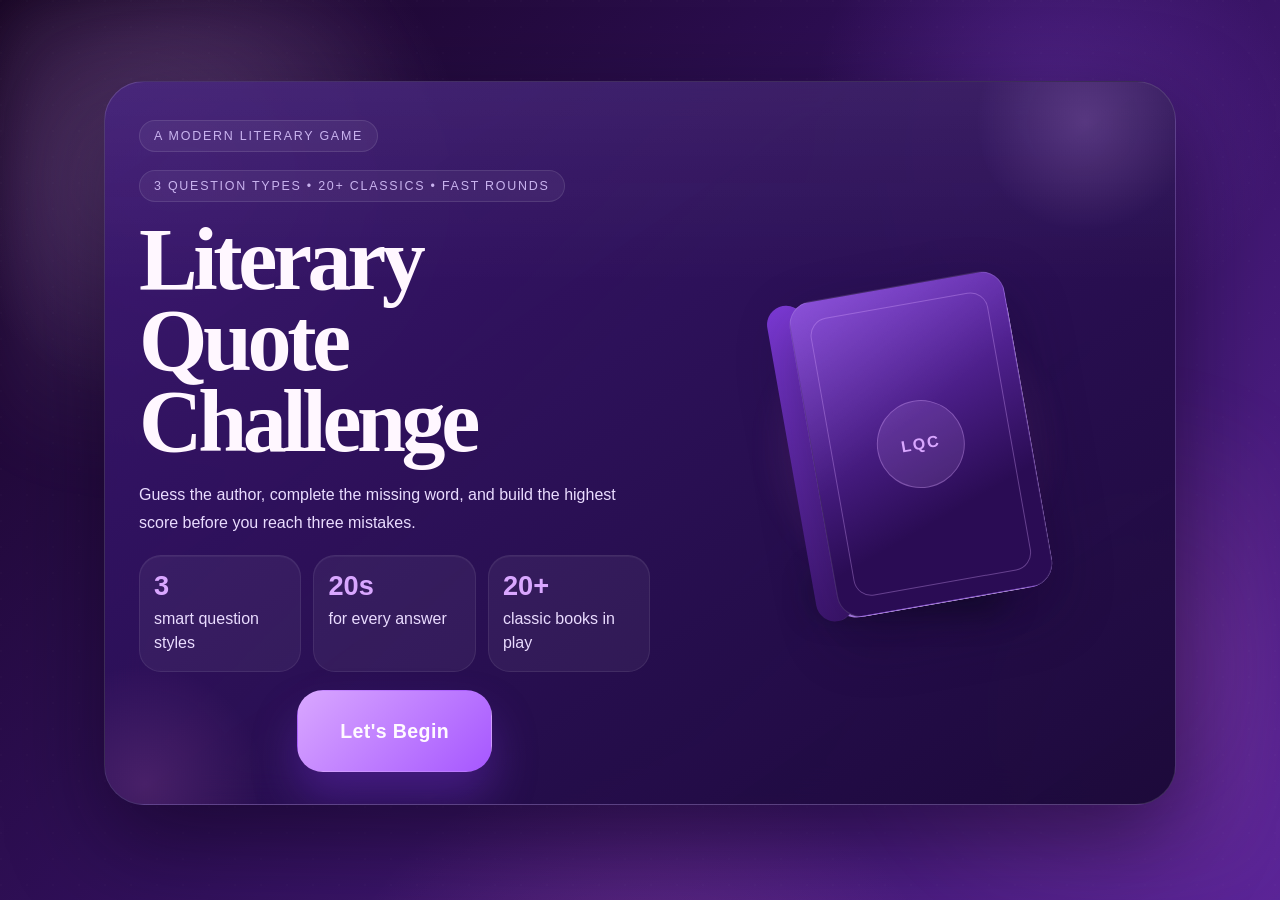
==== commit a98b60c3: "AI hint" ====
--- a/index.html
+++ b/index.html
@@ -1,4 +1,4 @@
-<!DOCTYPE html>
+﻿<!DOCTYPE html>
 <html lang="en">
 <head>
   <meta charset="UTF-8" />
@@ -24,7 +24,7 @@
             <span>smart question styles</span>
           </article>
           <article class="highlight-card">
-            <strong>8s</strong>
+            <strong>20s</strong>
             <span>for every answer</span>
           </article>
           <article class="highlight-card">
--- a/styles.css
+++ b/styles.css
@@ -687,9 +687,72 @@
 
 .top-button-stack {
   display: flex;
-  flex-wrap: wrap;
-  justify-content: flex-end;
+  flex-direction: column;
+  align-items: flex-end;
   gap: 10px;
+}
+
+.hint-card {
+  width: min(100%, 290px);
+  padding: 14px 16px;
+  border: 1px solid rgba(255, 255, 255, 0.14);
+  border-radius: 22px;
+  background:
+    linear-gradient(180deg, rgba(255, 255, 255, 0.08), rgba(255, 255, 255, 0.03)),
+    rgba(255, 255, 255, 0.05);
+  box-shadow: var(--shadow-soft);
+  text-align: left;
+}
+
+.hint-card-inline {
+  width: 100%;
+  border-color: rgba(210, 146, 255, 0.32);
+  background:
+    linear-gradient(135deg, rgba(168, 94, 255, 0.28), rgba(72, 28, 122, 0.86)),
+    rgba(255, 255, 255, 0.06);
+  box-shadow:
+    0 18px 36px rgba(22, 6, 48, 0.34),
+    inset 0 1px 0 rgba(255, 255, 255, 0.08);
+}
+
+.hint-card-inline.is-visible {
+  animation: hintReveal 320ms ease;
+}
+
+.hint-label {
+  display: inline-flex;
+  align-items: center;
+  padding: 6px 10px;
+  border-radius: 999px;
+  background: rgba(255, 255, 255, 0.08);
+  color: var(--accent-cool);
+  font-size: 0.72rem;
+  font-weight: 800;
+  letter-spacing: 0.12em;
+  text-transform: uppercase;
+}
+
+.hint-card p {
+  margin: 10px 0 0;
+  color: #f8eefe;
+  font-size: 0.94rem;
+  line-height: 1.6;
+}
+
+.hint-card.is-loading p {
+  color: var(--text-muted);
+}
+
+@keyframes hintReveal {
+  from {
+    opacity: 0;
+    transform: translateY(10px);
+  }
+
+  to {
+    opacity: 1;
+    transform: translateY(0);
+  }
 }
 
 .progress-shell {
@@ -1046,7 +1109,7 @@
 
   .top-button-stack {
     width: 100%;
-    justify-content: flex-start;
+    align-items: stretch;
   }
 
   .stats-row {
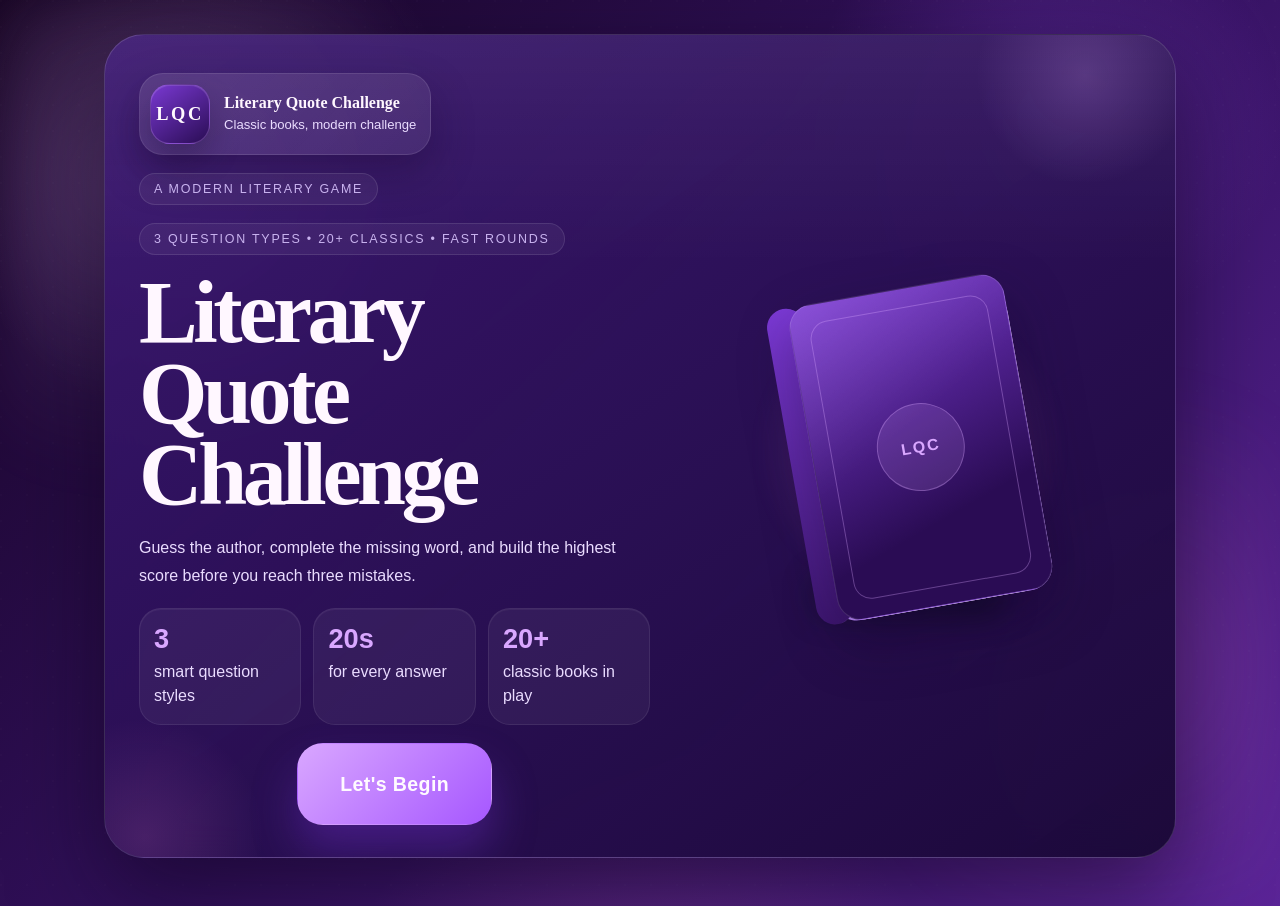
==== commit 418dd61d: "Make leaderboard mobile-friendly and add home logo" ====
--- a/index.html
+++ b/index.html
@@ -4,12 +4,22 @@
   <meta charset="UTF-8" />
   <meta name="viewport" content="width=device-width, initial-scale=1.0" />
   <title>Literary Quote Challenge</title>
-  <link rel="stylesheet" href="styles.css" />
+  <link rel="stylesheet" href="styles.css?v=20260602-4" />
 </head>
 <body class="page page-home">
   <main class="phone-shell phone-shell-home">
     <section class="screen-card landing-card">
       <div class="hero-copy">
+        <div class="hero-brand" aria-label="Literary Quote Challenge logo">
+          <div class="hero-brand-mark">
+            <span>LQC</span>
+          </div>
+          <div class="hero-brand-text">
+            <strong>Literary Quote Challenge</strong>
+            <span>Classic books, modern challenge</span>
+          </div>
+        </div>
+
         <p class="topline">A modern literary game</p>
         <p class="hero-badge">3 question types &bull; 20+ classics &bull; fast rounds</p>
         <h1 class="game-name">Literary Quote Challenge</h1>
--- a/styles.css
+++ b/styles.css
@@ -178,6 +178,62 @@
   align-content: center;
 }
 
+.hero-brand {
+  width: fit-content;
+  max-width: 100%;
+  display: inline-flex;
+  align-items: center;
+  gap: 14px;
+  padding: 10px 14px 10px 10px;
+  border: 1px solid rgba(255, 255, 255, 0.1);
+  border-radius: 24px;
+  background:
+    linear-gradient(135deg, rgba(255, 255, 255, 0.08), rgba(255, 255, 255, 0.03)),
+    rgba(255, 255, 255, 0.04);
+  box-shadow: var(--shadow-soft);
+}
+
+.hero-brand-mark {
+  width: 60px;
+  height: 60px;
+  flex-shrink: 0;
+  display: grid;
+  place-items: center;
+  border-radius: 20px;
+  background:
+    linear-gradient(145deg, rgba(123, 57, 212, 0.98), rgba(42, 12, 84, 0.98));
+  border: 1px solid rgba(217, 167, 255, 0.26);
+  box-shadow:
+    inset 0 1px 0 rgba(255, 255, 255, 0.12),
+    0 16px 30px rgba(25, 8, 54, 0.32);
+}
+
+.hero-brand-mark span {
+  color: #fffaff;
+  font-family: "Palatino Linotype", "Book Antiqua", Georgia, serif;
+  font-size: 1.15rem;
+  font-weight: 800;
+  letter-spacing: 0.14em;
+}
+
+.hero-brand-text {
+  min-width: 0;
+  display: grid;
+  gap: 4px;
+}
+
+.hero-brand-text strong {
+  font-family: "Palatino Linotype", "Book Antiqua", Georgia, serif;
+  font-size: 1rem;
+  line-height: 1.15;
+}
+
+.hero-brand-text span {
+  color: var(--text-soft);
+  font-size: 0.82rem;
+  line-height: 1.4;
+}
+
 .hero-badge,
 .topline {
   width: fit-content;
@@ -499,7 +555,8 @@
 }
 
 .field input,
-.answer-input {
+.answer-input,
+.library-search-input {
   width: 100%;
   padding: 16px 18px;
   border: 1px solid var(--field-border);
@@ -512,12 +569,14 @@
 }
 
 .field input::placeholder,
-.answer-input::placeholder {
+.answer-input::placeholder,
+.library-search-input::placeholder {
   color: var(--text-muted);
 }
 
 .field input:focus,
-.answer-input:focus {
+.answer-input:focus,
+.library-search-input:focus {
   border-color: rgba(217, 167, 255, 0.65);
   background: rgba(255, 255, 255, 0.08);
   box-shadow: 0 0 0 4px rgba(217, 167, 255, 0.16);
@@ -656,6 +715,41 @@
   gap: 14px;
 }
 
+.library-toolbar {
+  position: sticky;
+  top: 16px;
+  z-index: 4;
+  display: grid;
+  gap: 12px;
+  margin-bottom: 6px;
+  padding: 16px 18px;
+  border: 1px solid rgba(255, 255, 255, 0.08);
+  border-radius: 24px;
+  background:
+    linear-gradient(180deg, rgba(255, 255, 255, 0.08), rgba(255, 255, 255, 0.03)),
+    rgba(35, 12, 69, 0.78);
+  box-shadow: 0 18px 36px rgba(18, 4, 36, 0.24);
+  backdrop-filter: blur(16px);
+}
+
+.library-search {
+  display: grid;
+  gap: 8px;
+}
+
+.library-search-label,
+.search-status {
+  color: var(--text-soft);
+  line-height: 1.5;
+}
+
+.library-search-label {
+  font-size: 0.78rem;
+  font-weight: 700;
+  letter-spacing: 0.08em;
+  text-transform: uppercase;
+}
+
 .selection-bar {
   display: flex;
   flex-wrap: wrap;
@@ -669,8 +763,30 @@
   background: rgba(255, 255, 255, 0.04);
 }
 
+.selection-bar-top {
+  margin-top: 0;
+  padding: 0;
+  border: 0;
+  border-radius: 0;
+  background: transparent;
+}
+
 .selection-note {
   margin: 0;
+}
+
+.search-status,
+.empty-search-state {
+  margin: 0;
+}
+
+.empty-search-state {
+  padding: 18px 20px;
+  border: 1px solid rgba(255, 255, 255, 0.08);
+  border-radius: 20px;
+  background: rgba(255, 255, 255, 0.04);
+  color: var(--text-soft);
+  text-align: center;
 }
 
 .game-card {
@@ -976,6 +1092,7 @@
 }
 
 .leaderboard-main {
+  min-width: 0;
   display: grid;
   gap: 4px;
 }
@@ -983,6 +1100,7 @@
 .leaderboard-main strong {
   font-size: 1.2rem;
   line-height: 1.1;
+  overflow-wrap: anywhere;
 }
 
 .leaderboard-side {
@@ -993,6 +1111,10 @@
   color: var(--text-muted);
 }
 
+.leaderboard-side span {
+  overflow-wrap: anywhere;
+}
+
 .empty-board .leaderboard-main {
   gap: 8px;
 }
@@ -1115,6 +1237,231 @@
   .stats-row {
     grid-template-columns: repeat(2, minmax(0, 1fr));
   }
+
+  .page-home .phone-shell {
+    align-items: center;
+    padding: 12px 10px 20px;
+  }
+
+  .page-home .landing-card {
+    min-height: calc(100dvh - 32px);
+    align-content: center;
+    gap: 22px;
+    text-align: center;
+  }
+
+  .page-home .hero-copy {
+    justify-items: center;
+  }
+
+  .page-home .hero-brand {
+    margin-inline: auto;
+  }
+
+  .page-home .topline,
+  .page-home .hero-badge,
+  .page-home .page-copy {
+    margin-inline: auto;
+  }
+
+  .page-home .hero-highlights {
+    width: 100%;
+    grid-template-columns: repeat(3, minmax(0, 1fr));
+    gap: 8px;
+  }
+
+  .page-home .highlight-card {
+    padding: 12px 10px;
+    text-align: center;
+  }
+
+  .page-home .highlight-card strong {
+    font-size: 1.35rem;
+  }
+
+  .page-home .highlight-card span {
+    margin-top: 6px;
+    font-size: 0.78rem;
+    line-height: 1.35;
+  }
+
+  .page-home .cta-row {
+    width: 100%;
+    justify-content: center;
+  }
+
+  .page-home .hero-primary-button {
+    margin-top: 10px;
+  }
+
+  .page-home .book-scene {
+    min-height: 170px;
+  }
+
+  .page-library .phone-shell {
+    align-items: stretch;
+    padding: 12px 10px 22px;
+  }
+
+  .page-library .library-toolbar {
+    top: 8px;
+    padding: 12px;
+    gap: 10px;
+  }
+
+  .page-library .library-search-input {
+    padding: 13px 14px;
+    border-radius: 18px;
+  }
+
+  .page-library .selection-bar-top {
+    display: grid;
+    grid-template-columns: 1fr;
+    gap: 10px;
+  }
+
+  .page-library .selection-bar .primary-button {
+    width: 100%;
+  }
+
+  .page-library .search-status {
+    font-size: 0.84rem;
+  }
+
+  .page-library .book-card {
+    padding: 18px 16px;
+  }
+
+  .page-game .phone-shell {
+    align-items: stretch;
+    padding: 12px 10px 18px;
+  }
+
+  .page-game .screen-card {
+    padding: 18px 14px 16px;
+    border-radius: 26px;
+  }
+
+  .page-game .game-card {
+    gap: 12px;
+    min-height: calc(100dvh - 30px);
+    align-content: start;
+  }
+
+  .page-game .screen-head-copy {
+    gap: 6px;
+  }
+
+  .page-game .topline {
+    padding: 6px 10px;
+    font-size: 0.68rem;
+    letter-spacing: 0.12em;
+  }
+
+  .page-game .small-title {
+    font-size: clamp(1.55rem, 6.8vw, 2rem);
+  }
+
+  .page-game .page-copy {
+    display: none;
+  }
+
+  .page-game .top-button-stack {
+    display: grid;
+    grid-template-columns: repeat(2, minmax(0, 1fr));
+    gap: 8px;
+  }
+
+  .page-game .small-button {
+    width: 100%;
+    padding: 10px 12px;
+    font-size: 0.84rem;
+  }
+
+  .page-game .progress-shell {
+    height: 8px;
+  }
+
+  .page-game .question-pills {
+    gap: 8px;
+  }
+
+  .page-game .setup-pill {
+    padding: 8px 10px;
+    font-size: 0.78rem;
+    line-height: 1.35;
+  }
+
+  .page-game .question-source {
+    font-size: 0.88rem;
+    line-height: 1.45;
+  }
+
+  .page-game .hint-card-inline {
+    padding: 12px;
+    border-radius: 18px;
+    max-height: 108px;
+    overflow: auto;
+  }
+
+  .page-game .hint-label {
+    padding: 5px 8px;
+    font-size: 0.64rem;
+  }
+
+  .page-game .hint-card p {
+    margin-top: 8px;
+    font-size: 0.86rem;
+    line-height: 1.45;
+  }
+
+  .page-game .stats-row {
+    grid-template-columns: repeat(4, minmax(0, 1fr));
+    gap: 8px;
+  }
+
+  .page-game .stat-box {
+    min-height: 68px;
+    padding: 10px 8px;
+  }
+
+  .page-game .stat-box span {
+    font-size: 0.62rem;
+    letter-spacing: 0.06em;
+  }
+
+  .page-game .stat-box strong {
+    margin-top: 6px;
+    font-size: 1rem;
+  }
+
+  .page-game .quote-panel {
+    padding: 16px 14px;
+    border-radius: 22px;
+  }
+
+  .page-game .quote-panel p {
+    font-size: clamp(1rem, 4.4vw, 1.16rem);
+    line-height: 1.5;
+  }
+
+  .page-game .answers-grid {
+    grid-template-columns: repeat(2, minmax(0, 1fr));
+    gap: 10px;
+  }
+
+  .page-game .answer-button {
+    min-height: 72px;
+    padding: 12px;
+    font-size: 0.93rem;
+    line-height: 1.35;
+  }
+
+  .page-game .game-feedback {
+    min-height: 40px;
+    padding: 10px 12px;
+    font-size: 0.9rem;
+  }
 }
 
 @media (max-width: 560px) {
@@ -1125,6 +1472,31 @@
   .screen-card {
     padding: 24px 16px 22px;
     border-radius: 28px;
+  }
+
+  .hero-brand {
+    width: 100%;
+    gap: 12px;
+    padding: 10px 12px;
+    border-radius: 20px;
+  }
+
+  .hero-brand-mark {
+    width: 52px;
+    height: 52px;
+    border-radius: 16px;
+  }
+
+  .hero-brand-mark span {
+    font-size: 1rem;
+  }
+
+  .hero-brand-text strong {
+    font-size: 0.94rem;
+  }
+
+  .hero-brand-text span {
+    font-size: 0.76rem;
   }
 
   .game-name {
@@ -1160,4 +1532,262 @@
   .page-home .cta-row .hero-primary-button {
     width: min(100%, 340px);
   }
-}
+
+  .page-home .landing-card {
+    min-height: calc(100dvh - 16px);
+    gap: 18px;
+    padding-top: 30px;
+    padding-bottom: 28px;
+  }
+
+  .page-home .hero-copy {
+    gap: 14px;
+  }
+
+  .page-home .hero-brand {
+    max-width: 340px;
+    justify-content: center;
+    text-align: left;
+  }
+
+  .page-home .topline,
+  .page-home .hero-badge {
+    padding: 6px 10px;
+    font-size: 0.64rem;
+  }
+
+  .page-home .game-name {
+    font-size: clamp(2.2rem, 13vw, 3.2rem);
+  }
+
+  .page-home .page-copy {
+    font-size: 0.92rem;
+    line-height: 1.55;
+  }
+
+  .page-home .hero-highlights {
+    grid-template-columns: repeat(3, minmax(0, 1fr));
+    gap: 8px;
+  }
+
+  .page-home .highlight-card {
+    padding: 10px 8px;
+    border-radius: 18px;
+  }
+
+  .page-home .highlight-card strong {
+    font-size: 1.2rem;
+  }
+
+  .page-home .highlight-card span {
+    margin-top: 6px;
+    font-size: 0.72rem;
+    line-height: 1.25;
+  }
+
+  .page-home .book-scene {
+    display: none;
+  }
+
+  .page-home .hero-primary-button {
+    width: min(100%, 320px);
+    min-height: 76px;
+    padding: 20px 30px;
+    font-size: 1.12rem;
+  }
+
+  .page-library .phone-shell {
+    padding: 10px 8px 18px;
+  }
+
+  .page-library .screen-card {
+    padding: 18px 12px 20px;
+  }
+
+  .page-library .screen-title {
+    font-size: clamp(1.72rem, 8vw, 2.1rem);
+  }
+
+  .page-library .page-copy {
+    font-size: 0.9rem;
+    line-height: 1.5;
+  }
+
+  .page-library .library-toolbar {
+    top: 6px;
+    padding: 10px;
+    border-radius: 20px;
+  }
+
+  .page-library .library-search-label {
+    font-size: 0.68rem;
+  }
+
+  .page-library .library-search-input {
+    padding: 11px 13px;
+    border-radius: 15px;
+  }
+
+  .page-library .selection-note,
+  .page-library .search-status {
+    font-size: 0.82rem;
+    line-height: 1.4;
+  }
+
+  .page-library .book-grid {
+    gap: 12px;
+  }
+
+  .page-library .book-card {
+    padding: 16px 14px;
+    gap: 8px;
+  }
+
+  .page-library .empty-search-state {
+    padding: 14px 12px;
+    font-size: 0.88rem;
+  }
+
+  .page-game .phone-shell {
+    padding: 8px 8px 14px;
+  }
+
+  .page-game .screen-card {
+    padding: 14px 12px;
+    border-radius: 24px;
+  }
+
+  .page-game .small-title {
+    font-size: clamp(1.38rem, 7vw, 1.78rem);
+  }
+
+  .page-game .topline {
+    font-size: 0.64rem;
+  }
+
+  .page-game .setup-pill {
+    padding: 7px 9px;
+    font-size: 0.73rem;
+  }
+
+  .page-game .question-source {
+    font-size: 0.82rem;
+  }
+
+  .page-game .stats-row,
+  .page-game .answers-grid {
+    grid-template-columns: repeat(2, minmax(0, 1fr));
+    gap: 8px;
+  }
+
+  .page-game .stat-box {
+    min-height: 62px;
+    padding: 8px 6px;
+  }
+
+  .page-game .stat-box strong {
+    font-size: 0.95rem;
+  }
+
+  .page-game .quote-panel {
+    padding: 14px 12px;
+  }
+
+  .page-game .quote-panel p {
+    font-size: 0.96rem;
+    line-height: 1.44;
+  }
+
+  .page-game .hint-card-inline {
+    padding: 10px 11px;
+    max-height: 96px;
+  }
+
+  .page-game .hint-card p {
+    font-size: 0.82rem;
+  }
+
+  .page-game .answer-button {
+    min-height: 66px;
+    padding: 10px;
+    font-size: 0.88rem;
+  }
+
+  .page-game .answers-grid .primary-button {
+    padding-block: 12px;
+  }
+
+  .page-board .phone-shell {
+    align-items: stretch;
+    padding: 10px 8px 18px;
+  }
+
+  .page-board .screen-card {
+    padding: 18px 12px 20px;
+  }
+
+  .page-board .screen-title {
+    font-size: clamp(1.72rem, 8vw, 2.1rem);
+  }
+
+  .page-board .page-copy {
+    margin-bottom: 18px;
+    font-size: 0.9rem;
+    line-height: 1.5;
+  }
+
+  .page-board .leaderboard-list {
+    gap: 12px;
+  }
+
+  .page-board .leaderboard-item {
+    grid-template-columns: 48px minmax(0, 1fr);
+    gap: 12px;
+    align-items: start;
+    padding: 14px 12px;
+    border-radius: 20px;
+  }
+
+  .page-board .leaderboard-rank {
+    width: 48px;
+    height: 48px;
+    border-radius: 16px;
+    font-size: 0.92rem;
+  }
+
+  .page-board .leaderboard-main strong {
+    font-size: 1.02rem;
+  }
+
+  .page-board .leaderboard-main span {
+    font-size: 0.88rem;
+    line-height: 1.45;
+  }
+
+  .page-board .leaderboard-side {
+    display: grid;
+    grid-template-columns: repeat(2, minmax(0, 1fr));
+    gap: 8px;
+    margin-top: 2px;
+  }
+
+  .page-board .leaderboard-side span {
+    min-width: 0;
+    padding: 9px 10px;
+    border: 1px solid rgba(255, 255, 255, 0.08);
+    border-radius: 14px;
+    background: rgba(255, 255, 255, 0.04);
+    font-size: 0.82rem;
+    line-height: 1.35;
+  }
+
+  .page-board .empty-board {
+    grid-template-columns: 1fr;
+  }
+}
+
+@media (max-width: 400px) {
+  .page-board .leaderboard-side {
+    grid-template-columns: 1fr;
+  }
+}
